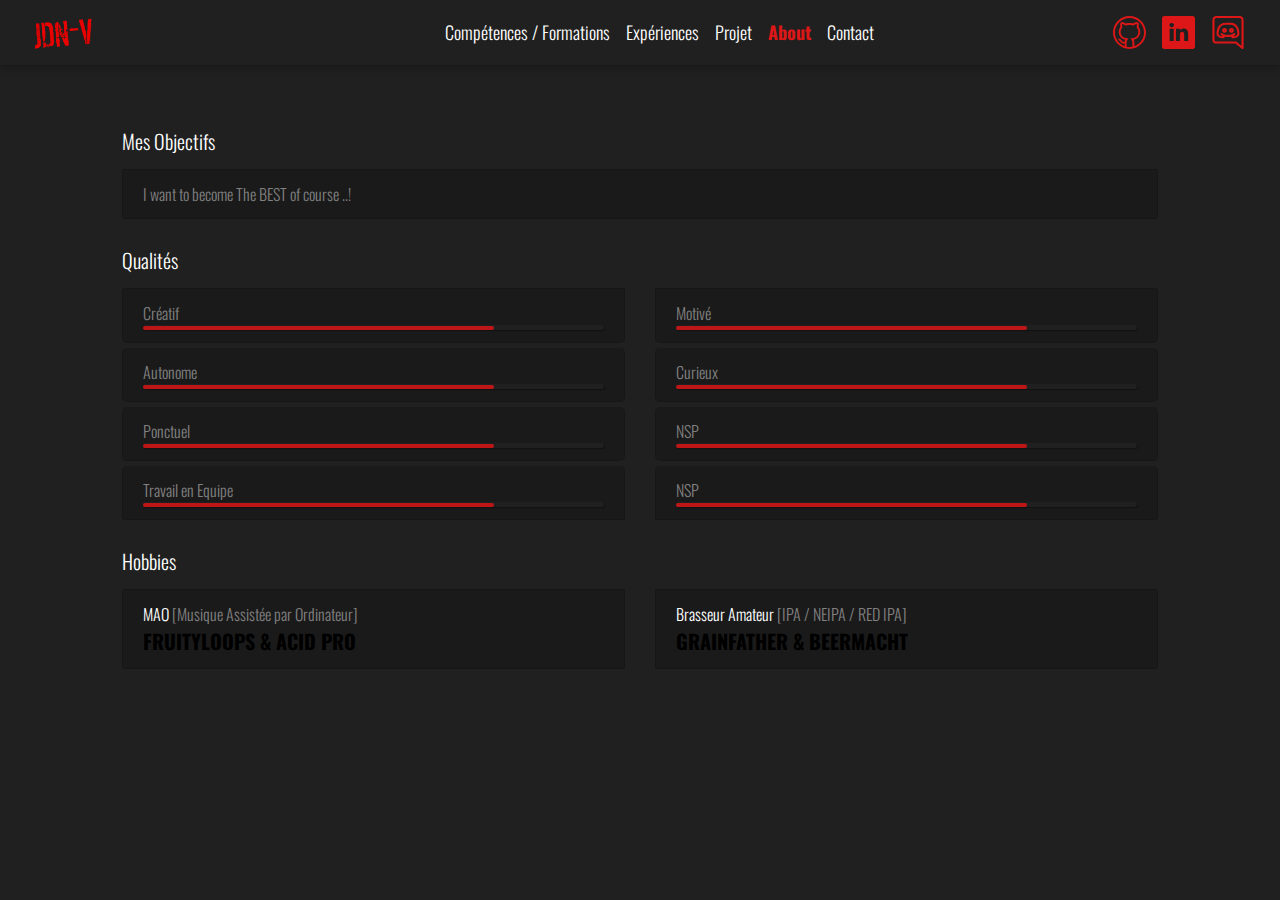
==== about.html @ ee061975 "maj section projet" ====
<!DOCTYPE html>
<html lang="fr">

<head>
    <meta charset="UTF-8">
    <!-- Responsive meta tag -->
    <meta name="viewport" content="width=device-width, initial-scale=1, shrink-to-fit=no">
    <link rel="stylesheet" href="assets/css/bootstrap.css">
    <link rel="stylesheet" href="assets/css/mdb.css">
    <link rel="stylesheet" href="assets/css/style.css">
    <link rel="stylesheet" href="assets/css/navBar.css">
    <link href="https://fonts.googleapis.com/css2?family=Oswald&display=swap" rel="stylesheet">
    <title>JOURDAN Vincent - Web développeur /AMIENS/CS/A propos de moi</title>

</head>

<body>

    <div class="container-fluid h-100 overflow-auto">

        <!-- Bar de navigation responsive -->
        <div class="row">
        
            <nav id="navBar" class="col navbar navbar-expand-lg navbar-dark bgSha mb-3 mb-lg-5">
                <a class="col-2 col-lg-2 navbar-brand " href="index.html"><img class="myLogo" src="assets/Logo/JDN-Logo.png" alt="Mon JDN-V logo"></a>
                <button class="navbar-toggler" type="button" data-toggle="collapse" data-target="#navbarContent">
                <span class="navbar-toggler-icon"></span>
                </button>
                <div id="navbarContent" class="collapse navbar-collapse justify-content-lg-between">
                    <ul class="col-12 col-lg-10 navbar-nav justify-content-lg-center text-center">
                        <li class="nav-item"><a class="nav-link" href="skill.html">Compétences / Formations</a></li>
                        <li class="nav-item"><a class="nav-link" href="experience.html">Expériences</a></li>
                        <li class="nav-item"><a class="nav-link" href="project.html">Projet</a></li>
                        <li class="nav-item active"><a class="nav-link" href="about.html">About</a></li>
                        <li class="nav-item"><a class="nav-link" href="contact.html">Contact</a></li>
                    </ul>
                    <ul  class="col-lg-2 pr-lg-0 flex-row justify-content-center navbar-nav">
                        <li class="nav-item"><a class="nav-link" href="https://github.com/JOURDANVincent" target="_blank"><img class="animated bounce delay-2s" src="assets/img/github.svg" alt="github"></a></li>
                        <li class="nav-item"><a class="nav-link" href="https://www.linkedin.com/in/vincent-jourdan-99902015a/" target="_blank"><img class="animated bounce delay-3s" src="assets/img/linkedin.svg" alt="linkedin"></a></li>
                        <li class="nav-item"><a class="nav-link" href="#about" target="_blank"><img class="animated bounce delay-4s" src="assets/img/discord.svg" alt="discord"></a></li>
                    </ul>
                </div>
            </nav>

        </div>

        <!-- section qualité -->
        <div class="row mt-2 justify-content-center animated fadeInUp">

            <div class="col-12 col-lg-10">
                <h5 class="mt-2 mb-3 text-white">Mes Objectifs</h5>
            </div>
            <div class="col-12 col-lg-10">
                <ul class="list-group thTxtGrey">
                    <li class="list-group-item">I want to become The BEST of course ..!</li>
                </ul>
            </div>
            

        </div>

        <!-- section qualité -->
        <div class="row mt-3 justify-content-center  animated fadeInUp">

            <div class="col-12 col-lg-10">
                <h5 class="mt-2 mb-3 text-white">Qualités</h5>
            </div>
            
            <div class="col-12 col-lg-5">
                <ul class="list-group thTxtGrey">
                
                    <li class="list-group-item">Créatif
                        <div class="pgBar">
        
                        </div>
                        <div class="pgProgress">
        
                        </div>
                    </li>
                    <li class="list-group-item">Autonome
                        <div class="pgBar">
        
                        </div>
                        <div class="pgProgress">
        
                        </div>
                    </li>
                    <li class="list-group-item">Ponctuel
                        <div class="pgBar">
        
                        </div>
                        <div class="pgProgress">
        
                        </div>
                    </li>
                    <li class="list-group-item">Travail en Equipe
                        <div class="pgBar">
        
                        </div>
                        <div class="pgProgress">
        
                        </div>
                    </li>
                </ul>          
            </div>
              
            <div class="col-12 col-lg-5 pr-0">

                <ul class="col-12 list-group thTxtGrey">
                    <li class="list-group-item">Motivé
                        <div class="pgBar">
        
                        </div>
                        <div class="pgProgress">
        
                        </div>
                    </li>
                    <li class="list-group-item">Curieux
                        <div class="pgBar">
        
                        </div>
                        <div class="pgProgress">
        
                        </div>
                    </li>
                    <li class="list-group-item">NSP
                        <div class="pgBar">
        
                        </div>
                        <div class="pgProgress">
        
                        </div> 
                    </li>
                    <li class="list-group-item">NSP
                        <div class="pgBar">
        
                        </div>
                        <div class="pgProgress">
        
                        </div> 
                    </li>
                </ul>                  

            </div>
            
            
        </div>

        <div class="row mt-3 justify-content-center mb-5  animated fadeInUp">

            <!-- section hobbies -->
            <div class="col-12 col-lg-10">
                <h5 class="mt-2 mb-3">Hobbies</h5>
            </div>
            <div class="col-12 col-lg-5">
                <ul class="list-group text-left">
                    <li class=" list-group-item ">MAO <span class="thTxtGrey">[Musique Assistée par Ordinateur]</span><br> <span 
                        class="date">FRUITYLOOPS & ACID PRO </span></li>
                </ul>
            </div>
            <div class="col-12 col-lg-5">
                <ul class="list-group text-left">
                    <li class="list-group-item ">Brasseur Amateur <span class="thTxtGrey">[IPA / NEIPA / RED IPA]</span><br> <span 
                        class="date">GRAINFATHER & BEERMACHT</span></li>
                </ul>
            </div>
        
        </div>

    </div>
        
        

    <script src="https://code.jquery.com/jquery-3.5.1.slim.min.js"
        integrity="sha384-DfXdz2htPH0lsSSs5nCTpuj/zy4C+OGpamoFVy38MVBnE+IbbVYUew+OrCXaRkfj" crossorigin="anonymous">
    </script>
    <script src="https://cdn.jsdelivr.net/npm/popper.js@1.16.1/dist/umd/popper.min.js"
        integrity="sha384-9/reFTGAW83EW2RDu2S0VKaIzap3H66lZH81PoYlFhbGU+6BZp6G7niu735Sk7lN" crossorigin="anonymous">
    </script>
    <script src="https://cdn.jsdelivr.net/npm/bootstrap@4.5.3/dist/js/bootstrap.min.js"
        integrity="sha384-w1Q4orYjBQndcko6MimVbzY0tgp4pWB4lZ7lr30WKz0vr/aWKhXdBNmNb5D92v7s" crossorigin="anonymous">
    </script>

</body>

</html>
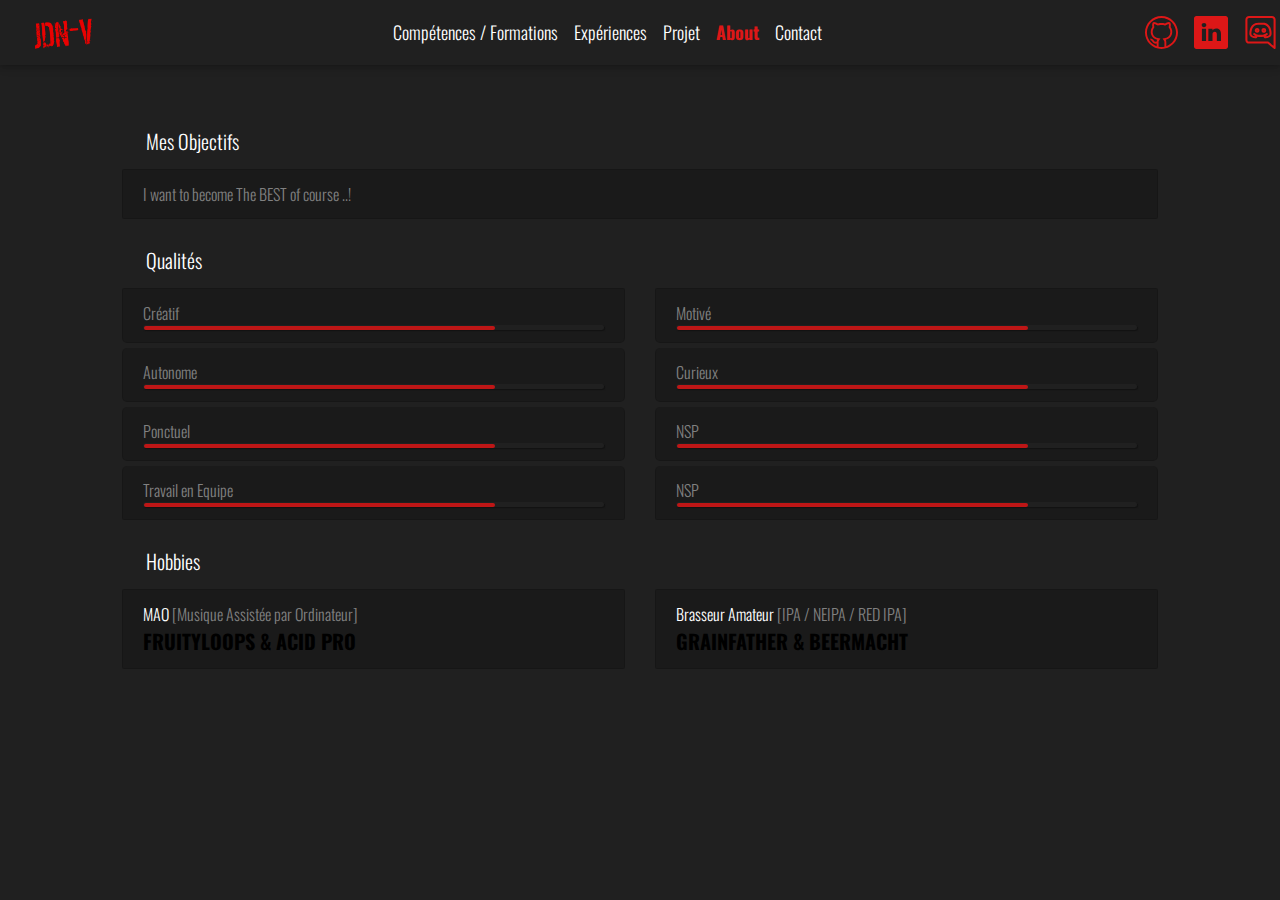
==== commit 715ab002: "correction fautes" ====
--- a/about.html
+++ b/about.html
@@ -3,12 +3,12 @@
 
 <head>
     <meta charset="UTF-8">
+    <meta name="theme-color" content="#181818">
     <!-- Responsive meta tag -->
     <meta name="viewport" content="width=device-width, initial-scale=1, shrink-to-fit=no">
     <link rel="stylesheet" href="assets/css/bootstrap.css">
     <link rel="stylesheet" href="assets/css/mdb.css">
     <link rel="stylesheet" href="assets/css/style.css">
-    <link rel="stylesheet" href="assets/css/navBar.css">
     <link href="https://fonts.googleapis.com/css2?family=Oswald&display=swap" rel="stylesheet">
     <title>JOURDAN Vincent - Web développeur /AMIENS/CS/A propos de moi</title>
 
@@ -21,12 +21,12 @@
         <!-- Bar de navigation responsive -->
         <div class="row">
         
-            <nav id="navBar" class="col navbar navbar-expand-lg navbar-dark bgSha mb-3 mb-lg-5">
-                <a class="col-2 col-lg-2 navbar-brand " href="index.html"><img class="myLogo" src="assets/Logo/JDN-Logo.png" alt="Mon JDN-V logo"></a>
+            <nav id="navBar" class="col-lg-12 navbar navbar-expand-lg navbar-dark bgSha mb-4 mb-lg-5">
+                <a class="col-2 col-lg-1 navbar-brand " href="index.html"><img class="myLogo" src="assets/Logo/JDN-Logo.png" alt="Mon JDN-V logo"></a>
                 <button class="navbar-toggler" type="button" data-toggle="collapse" data-target="#navbarContent">
                 <span class="navbar-toggler-icon"></span>
                 </button>
-                <div id="navbarContent" class="collapse navbar-collapse justify-content-lg-between">
+                <div id="navbarContent" class="col-lg-11 collapse navbar-collapse justify-content-lg-between">
                     <ul class="col-12 col-lg-10 navbar-nav justify-content-lg-center text-center">
                         <li class="nav-item"><a class="nav-link" href="skill.html">Compétences / Formations</a></li>
                         <li class="nav-item"><a class="nav-link" href="experience.html">Expériences</a></li>
@@ -34,7 +34,7 @@
                         <li class="nav-item active"><a class="nav-link" href="about.html">About</a></li>
                         <li class="nav-item"><a class="nav-link" href="contact.html">Contact</a></li>
                     </ul>
-                    <ul  class="col-lg-2 pr-lg-0 flex-row justify-content-center navbar-nav">
+                    <ul  class="col-lg-1 flex-row justify-content-center navbar-nav">
                         <li class="nav-item"><a class="nav-link" href="https://github.com/JOURDANVincent" target="_blank"><img class="animated bounce delay-2s" src="assets/img/github.svg" alt="github"></a></li>
                         <li class="nav-item"><a class="nav-link" href="https://www.linkedin.com/in/vincent-jourdan-99902015a/" target="_blank"><img class="animated bounce delay-3s" src="assets/img/linkedin.svg" alt="linkedin"></a></li>
                         <li class="nav-item"><a class="nav-link" href="#about" target="_blank"><img class="animated bounce delay-4s" src="assets/img/discord.svg" alt="discord"></a></li>
@@ -48,7 +48,7 @@
         <div class="row mt-2 justify-content-center animated fadeInUp">
 
             <div class="col-12 col-lg-10">
-                <h5 class="mt-2 mb-3 text-white">Mes Objectifs</h5>
+                <h5 class="mt-2 mb-3 ml-lg-4 text-white">Mes Objectifs</h5>
             </div>
             <div class="col-12 col-lg-10">
                 <ul class="list-group thTxtGrey">
@@ -63,7 +63,7 @@
         <div class="row mt-3 justify-content-center  animated fadeInUp">
 
             <div class="col-12 col-lg-10">
-                <h5 class="mt-2 mb-3 text-white">Qualités</h5>
+                <h5 class="mt-2 mb-3 ml-lg-4 text-white">Qualités</h5>
             </div>
             
             <div class="col-12 col-lg-5">
@@ -150,7 +150,7 @@
 
             <!-- section hobbies -->
             <div class="col-12 col-lg-10">
-                <h5 class="mt-2 mb-3">Hobbies</h5>
+                <h5 class="mt-2 mb-3 ml-lg-4">Hobbies</h5>
             </div>
             <div class="col-12 col-lg-5">
                 <ul class="list-group text-left">
--- a/assets/css/style.css
+++ b/assets/css/style.css
@@ -20,6 +20,18 @@
 a {
     color: grey;
 }
+hr {
+    -moz-border-bottom-colors: none;
+    -moz-border-image: none;
+    border-image: none;
+    -moz-border-left-colors: none;
+    -moz-border-right-colors: none;
+    -moz-border-top-colors: none;
+    border-color: #EEEEEE99;
+    border-style: solid none;
+    border-width: 1px 0;
+    margin: 18px 0;
+  }
 
 .myLogo {
     width: auto;
@@ -29,6 +41,7 @@
 
 #myPhoto {
     filter: grayscale();
+    border-radius: 5px;
 }
 #myPhoto:hover {
     /* animation: bounce 1s     ; */
@@ -61,7 +74,6 @@
     background-color: rgba(25,25,25,0.8);
     border-radius: 5px;
     /* box-shadow: 2px 2px 2px 1px rgb(90, 25, 25); */
-
     margin-bottom: 5px;
 }
 
@@ -97,8 +109,9 @@
     font-size: 20px;
 }
 .firm {
-    color: rgb(180, 30, 30);
+    color: rgb(211, 59, 59);
     font-weight: bold;
+    /* margin-left: 5px; */
 }
 
 .thLyLogo {
@@ -128,7 +141,7 @@
     font-size: 1rem !important;
 }
 #webdev {
-    font-size: 4rem !important;
+    font-size: 4.5rem !important;
 }
 
 
@@ -145,6 +158,7 @@
  .pgProgress {
     position: absolute;
     bottom:12px;
+    left: 21px;
     border-radius: 5px;
     background-color: rgb(190, 22, 22);
     height: 4px;
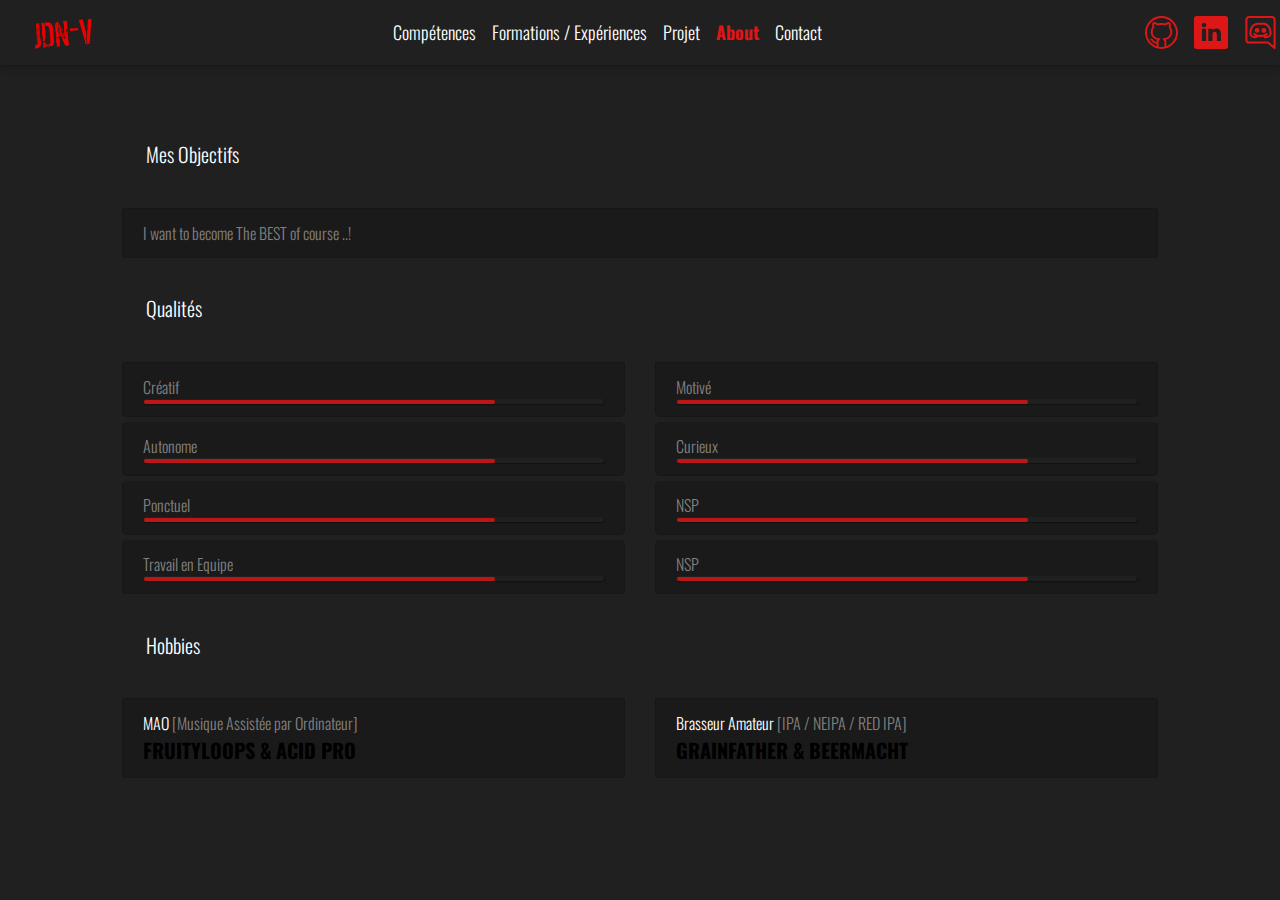
==== commit 56aed503: "modifie section skill et experience" ====
--- a/about.html
+++ b/about.html
@@ -14,9 +14,9 @@
 
 </head>
 
-<body>
+<body class=h-100>
 
-    <div class="container-fluid h-100 overflow-auto">
+    <div class="container-fluid h-100 overflow-auto align-items-center">
 
         <!-- Bar de navigation responsive -->
         <div class="row">
@@ -28,8 +28,8 @@
                 </button>
                 <div id="navbarContent" class="col-lg-11 collapse navbar-collapse justify-content-lg-between">
                     <ul class="col-12 col-lg-10 navbar-nav justify-content-lg-center text-center">
-                        <li class="nav-item"><a class="nav-link" href="skill.html">Compétences / Formations</a></li>
-                        <li class="nav-item"><a class="nav-link" href="experience.html">Expériences</a></li>
+                        <li class="nav-item"><a class="nav-link" href="skill.html">Compétences</a></li>
+                        <li class="nav-item"><a class="nav-link" href="experience.html">Formations / Expériences</a></li>
                         <li class="nav-item"><a class="nav-link" href="project.html">Projet</a></li>
                         <li class="nav-item active"><a class="nav-link" href="about.html">About</a></li>
                         <li class="nav-item"><a class="nav-link" href="contact.html">Contact</a></li>
@@ -44,9 +44,10 @@
 
         </div>
 
-        <!-- section qualité -->
-        <div class="row mt-2 justify-content-center animated fadeInUp">
+        
+        <div class="row h-75 mt-2 justify-content-center align-items-center animated fadeInUp">
 
+            <!-- section qualité -->
             <div class="col-12 col-lg-10">
                 <h5 class="mt-2 mb-3 ml-lg-4 text-white">Mes Objectifs</h5>
             </div>
@@ -56,12 +57,7 @@
                 </ul>
             </div>
             
-
-        </div>
-
-        <!-- section qualité -->
-        <div class="row mt-3 justify-content-center  animated fadeInUp">
-
+            <!-- section qualité -->
             <div class="col-12 col-lg-10">
                 <h5 class="mt-2 mb-3 ml-lg-4 text-white">Qualités</h5>
             </div>
@@ -103,7 +99,7 @@
                     </li>
                 </ul>          
             </div>
-              
+
             <div class="col-12 col-lg-5 pr-0">
 
                 <ul class="col-12 list-group thTxtGrey">
@@ -142,11 +138,6 @@
                 </ul>                  
 
             </div>
-            
-            
-        </div>
-
-        <div class="row mt-3 justify-content-center mb-5  animated fadeInUp">
 
             <!-- section hobbies -->
             <div class="col-12 col-lg-10">
@@ -164,8 +155,9 @@
                         class="date">GRAINFATHER & BEERMACHT</span></li>
                 </ul>
             </div>
-        
+
         </div>
+
 
     </div>
         
--- a/assets/css/style.css
+++ b/assets/css/style.css
@@ -2,9 +2,14 @@
     color: white;
     /* background-image: url(../../assets/img/nwall.jpg); */
     background-color: #202020;
+    /* background-image: url(../img/Globe_icon_4.svg); */
     background-attachment: fixed;
-    background-size: cover;
-    background-position-x: center;
+    background-repeat: no-repeat;
+
+    /* background-size: cover; */
+    background-position-x: 95%;
+    background-position-y: 75%;
+    background-size: 50%;
     height: 100%;
     width: 100%;
     font-family: 'Oswald', sans-serif;
@@ -77,6 +82,9 @@
     margin-bottom: 5px;
 }
 
+.bdc5 {
+    border: 1px solid #808080aa;
+}
 
 .bgSha {
     color: #15151580;
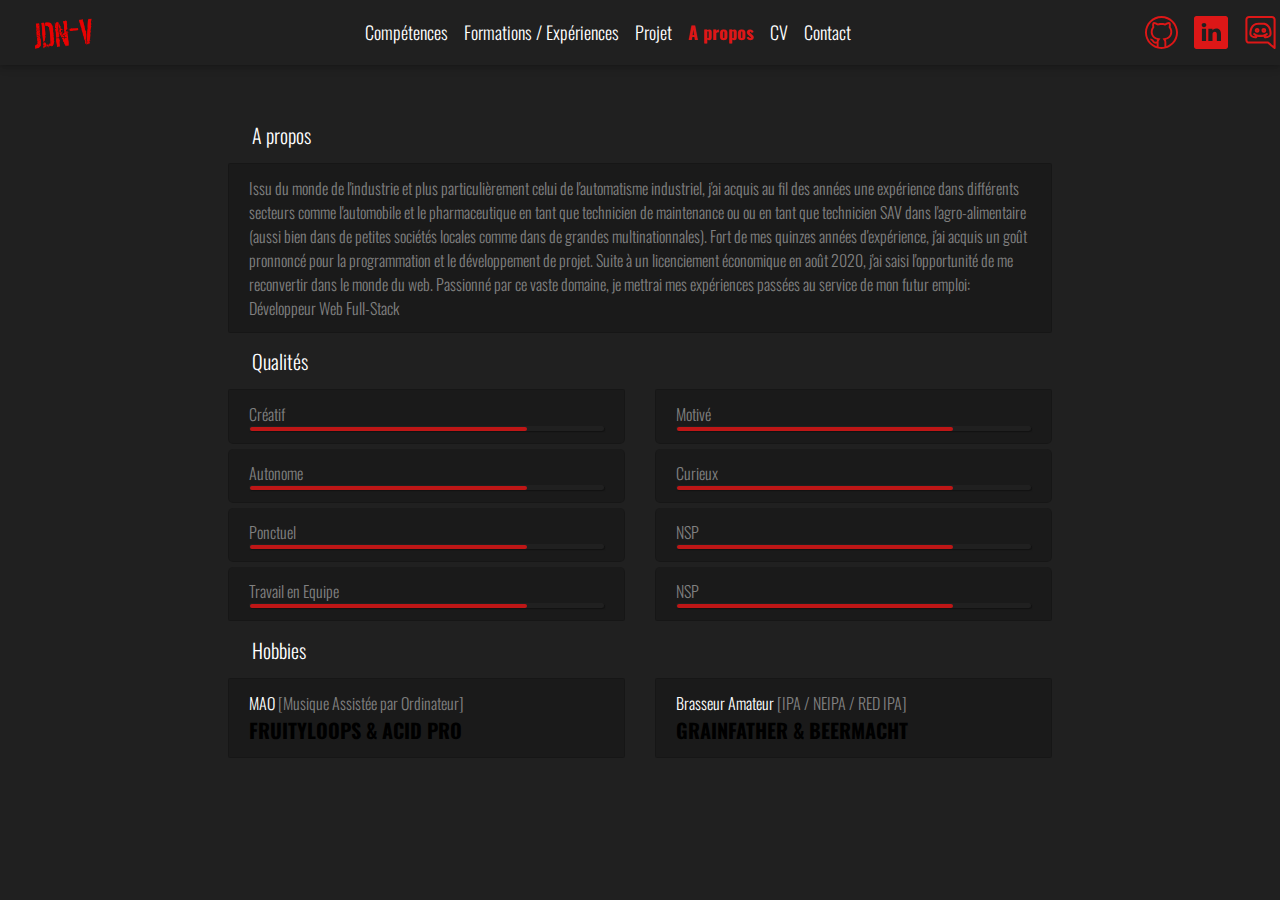
==== commit a1f3934f: "Modif a propos + ajout cv page" ====
--- a/about.html
+++ b/about.html
@@ -14,9 +14,9 @@
 
 </head>
 
-<body class=h-100>
+<body>
 
-    <div class="container-fluid h-100 overflow-auto align-items-center">
+    <div class="container-fluid h-100 overflow-auto">
 
         <!-- Bar de navigation responsive -->
         <div class="row">
@@ -31,7 +31,8 @@
                         <li class="nav-item"><a class="nav-link" href="skill.html">Compétences</a></li>
                         <li class="nav-item"><a class="nav-link" href="experience.html">Formations / Expériences</a></li>
                         <li class="nav-item"><a class="nav-link" href="project.html">Projet</a></li>
-                        <li class="nav-item active"><a class="nav-link" href="about.html">About</a></li>
+                        <li class="nav-item active"><a class="nav-link" href="about.html">A propos</a></li>
+                        <li class="nav-item"><a class="nav-link" href="cvitae.html">CV</a></li>
                         <li class="nav-item"><a class="nav-link" href="contact.html">Contact</a></li>
                     </ul>
                     <ul  class="col-lg-1 flex-row justify-content-center navbar-nav">
@@ -45,115 +46,125 @@
         </div>
 
         
-        <div class="row h-75 mt-2 justify-content-center align-items-center animated fadeInUp">
+        <div class="row h-75 justify-content-center align-items-center animated fadeInUp">
 
             <!-- section qualité -->
-            <div class="col-12 col-lg-10">
-                <h5 class="mt-2 mb-3 ml-lg-4 text-white">Mes Objectifs</h5>
-            </div>
-            <div class="col-12 col-lg-10">
+            <div class="col-12 col-lg-8">
+                <h5 class="mt-2 mb-3 ml-lg-4 text-white">A propos</h5>
                 <ul class="list-group thTxtGrey">
-                    <li class="list-group-item">I want to become The BEST of course ..!</li>
+                    <li class="list-group-item"> Issu du monde de l'industrie et plus particulièrement celui de l'automatisme industriel,
+                        j'ai acquis au fil des années une expérience dans différents secteurs comme l'automobile et le pharmaceutique en tant que technicien de maintenance ou 
+                        ou en tant que technicien SAV dans l'agro-alimentaire (aussi bien dans de petites sociétés locales comme dans de grandes multinationnales).
+                        Fort de mes quinzes années d'expérience, j'ai acquis un goût pronnoncé pour la programmation et le développement de projet.
+                        Suite à un licenciement économique en août 2020, j'ai saisi l'opportunité de me reconvertir dans le monde du web. 
+                        Passionné par ce vaste domaine, je mettrai mes expériences passées au service de mon futur emploi:
+                        Développeur Web Full-Stack
+                       
+                    </li>
                 </ul>
             </div>
             
             <!-- section qualité -->
-            <div class="col-12 col-lg-10">
+            <div class="col-12 col-lg-8">
                 <h5 class="mt-2 mb-3 ml-lg-4 text-white">Qualités</h5>
+                <div class="row">
+                    <div class="col-12 col-lg-6">
+                        <ul class="list-group thTxtGrey">
+                
+                            <li class="list-group-item">Créatif
+                                <div class="pgBar">
+                
+                                </div>
+                                <div class="pgProgress">
+                
+                                </div>
+                            </li>
+                            <li class="list-group-item">Autonome
+                                <div class="pgBar">
+                
+                                </div>
+                                <div class="pgProgress">
+                
+                                </div>
+                            </li>
+                            <li class="list-group-item">Ponctuel
+                                <div class="pgBar">
+                
+                                </div>
+                                <div class="pgProgress">
+                
+                                </div>
+                            </li>
+                            <li class="list-group-item">Travail en Equipe
+                                <div class="pgBar">
+                
+                                </div>
+                                <div class="pgProgress">
+                
+                                </div>
+                            </li>
+                        </ul> 
+                    </div>
+                    <div class="col-12 col-lg-6">
+                        <ul class="list-group thTxtGrey">
+                            <li class="list-group-item">Motivé
+                                <div class="pgBar">
+                
+                                </div>
+                                <div class="pgProgress">
+                
+                                </div>
+                            </li>
+                            <li class="list-group-item">Curieux
+                                <div class="pgBar">
+                
+                                </div>
+                                <div class="pgProgress">
+                
+                                </div>
+                            </li>
+                            <li class="list-group-item">NSP
+                                <div class="pgBar">
+                
+                                </div>
+                                <div class="pgProgress">
+                
+                                </div> 
+                            </li>
+                            <li class="list-group-item">NSP
+                                <div class="pgBar">
+                
+                                </div>
+                                <div class="pgProgress">
+                
+                                </div> 
+                            </li>
+                        </ul>  
+                    </div>
+                </div>
+                 
             </div>
             
-            <div class="col-12 col-lg-5">
-                <ul class="list-group thTxtGrey">
-                
-                    <li class="list-group-item">Créatif
-                        <div class="pgBar">
-        
-                        </div>
-                        <div class="pgProgress">
-        
-                        </div>
-                    </li>
-                    <li class="list-group-item">Autonome
-                        <div class="pgBar">
-        
-                        </div>
-                        <div class="pgProgress">
-        
-                        </div>
-                    </li>
-                    <li class="list-group-item">Ponctuel
-                        <div class="pgBar">
-        
-                        </div>
-                        <div class="pgProgress">
-        
-                        </div>
-                    </li>
-                    <li class="list-group-item">Travail en Equipe
-                        <div class="pgBar">
-        
-                        </div>
-                        <div class="pgProgress">
-        
-                        </div>
-                    </li>
-                </ul>          
-            </div>
-
-            <div class="col-12 col-lg-5 pr-0">
-
-                <ul class="col-12 list-group thTxtGrey">
-                    <li class="list-group-item">Motivé
-                        <div class="pgBar">
-        
-                        </div>
-                        <div class="pgProgress">
-        
-                        </div>
-                    </li>
-                    <li class="list-group-item">Curieux
-                        <div class="pgBar">
-        
-                        </div>
-                        <div class="pgProgress">
-        
-                        </div>
-                    </li>
-                    <li class="list-group-item">NSP
-                        <div class="pgBar">
-        
-                        </div>
-                        <div class="pgProgress">
-        
-                        </div> 
-                    </li>
-                    <li class="list-group-item">NSP
-                        <div class="pgBar">
-        
-                        </div>
-                        <div class="pgProgress">
-        
-                        </div> 
-                    </li>
-                </ul>                  
-
-            </div>
+            
 
             <!-- section hobbies -->
-            <div class="col-12 col-lg-10">
+            <div class="col-12 col-lg-8">
                 <h5 class="mt-2 mb-3 ml-lg-4">Hobbies</h5>
-            </div>
-            <div class="col-12 col-lg-5">
-                <ul class="list-group text-left">
-                    <li class=" list-group-item ">MAO <span class="thTxtGrey">[Musique Assistée par Ordinateur]</span><br> <span 
-                        class="date">FRUITYLOOPS & ACID PRO </span></li>
-                </ul>
-            </div>
-            <div class="col-12 col-lg-5">
-                <ul class="list-group text-left">
-                    <li class="list-group-item ">Brasseur Amateur <span class="thTxtGrey">[IPA / NEIPA / RED IPA]</span><br> <span 
-                        class="date">GRAINFATHER & BEERMACHT</span></li>
-                </ul>
+                <div class="row mb-4">
+                    <div class="col-12 col-lg-6">
+                        <ul class="list-group text-left">
+                            <li class=" list-group-item ">MAO <span class="thTxtGrey">[Musique Assistée par Ordinateur]</span><br> <span 
+                                class="date">FRUITYLOOPS & ACID PRO </span></li>
+                        </ul>
+                    </div>
+                    <div class="col-12 col-lg-6">
+                        <ul class="list-group text-left">
+                            <li class="list-group-item ">Brasseur Amateur <span class="thTxtGrey">[IPA / NEIPA / RED IPA]</span><br> <span 
+                                class="date">GRAINFATHER & BEERMACHT</span></li>
+                        </ul>
+                    </div>
+                </div>
+                
             </div>
 
         </div>
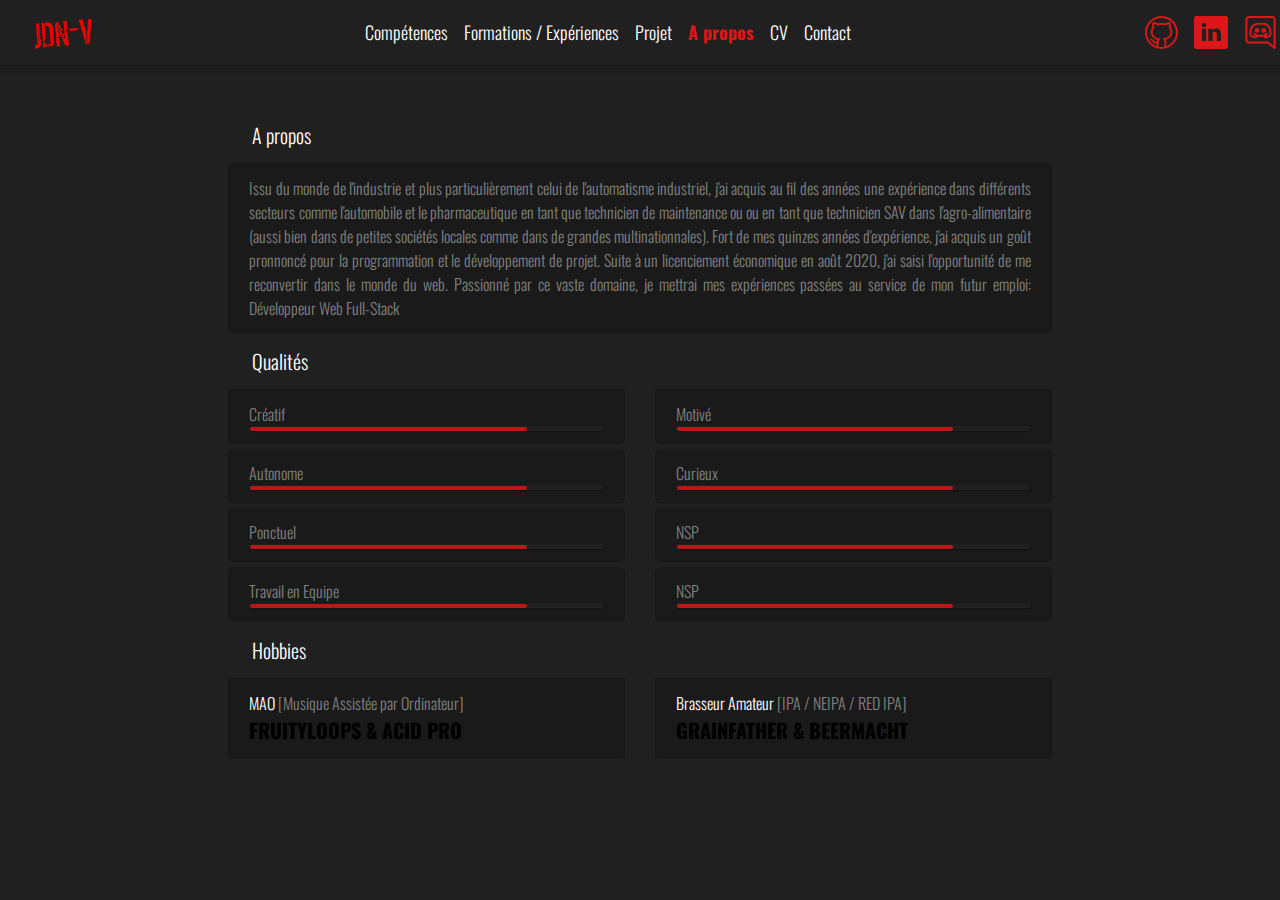
==== commit 25f296c4: "maj" ====
--- a/about.html
+++ b/about.html
@@ -52,7 +52,7 @@
             <div class="col-12 col-lg-8">
                 <h5 class="mt-2 mb-3 ml-lg-4 text-white">A propos</h5>
                 <ul class="list-group thTxtGrey">
-                    <li class="list-group-item"> Issu du monde de l'industrie et plus particulièrement celui de l'automatisme industriel,
+                    <li class="list-group-item text-justify"> Issu du monde de l'industrie et plus particulièrement celui de l'automatisme industriel,
                         j'ai acquis au fil des années une expérience dans différents secteurs comme l'automobile et le pharmaceutique en tant que technicien de maintenance ou 
                         ou en tant que technicien SAV dans l'agro-alimentaire (aussi bien dans de petites sociétés locales comme dans de grandes multinationnales).
                         Fort de mes quinzes années d'expérience, j'ai acquis un goût pronnoncé pour la programmation et le développement de projet.
--- a/assets/css/style.css
+++ b/assets/css/style.css
@@ -22,6 +22,16 @@
 p {
     margin: 0;
 }
+
+#experience p .collapse {
+    opacity: 1;
+    transition: all 1s ease-out;
+}
+#experience p .show {
+    opacity: 0;
+    transition: all 1s ease-out;
+}
+
 a {
     color: grey;
 }
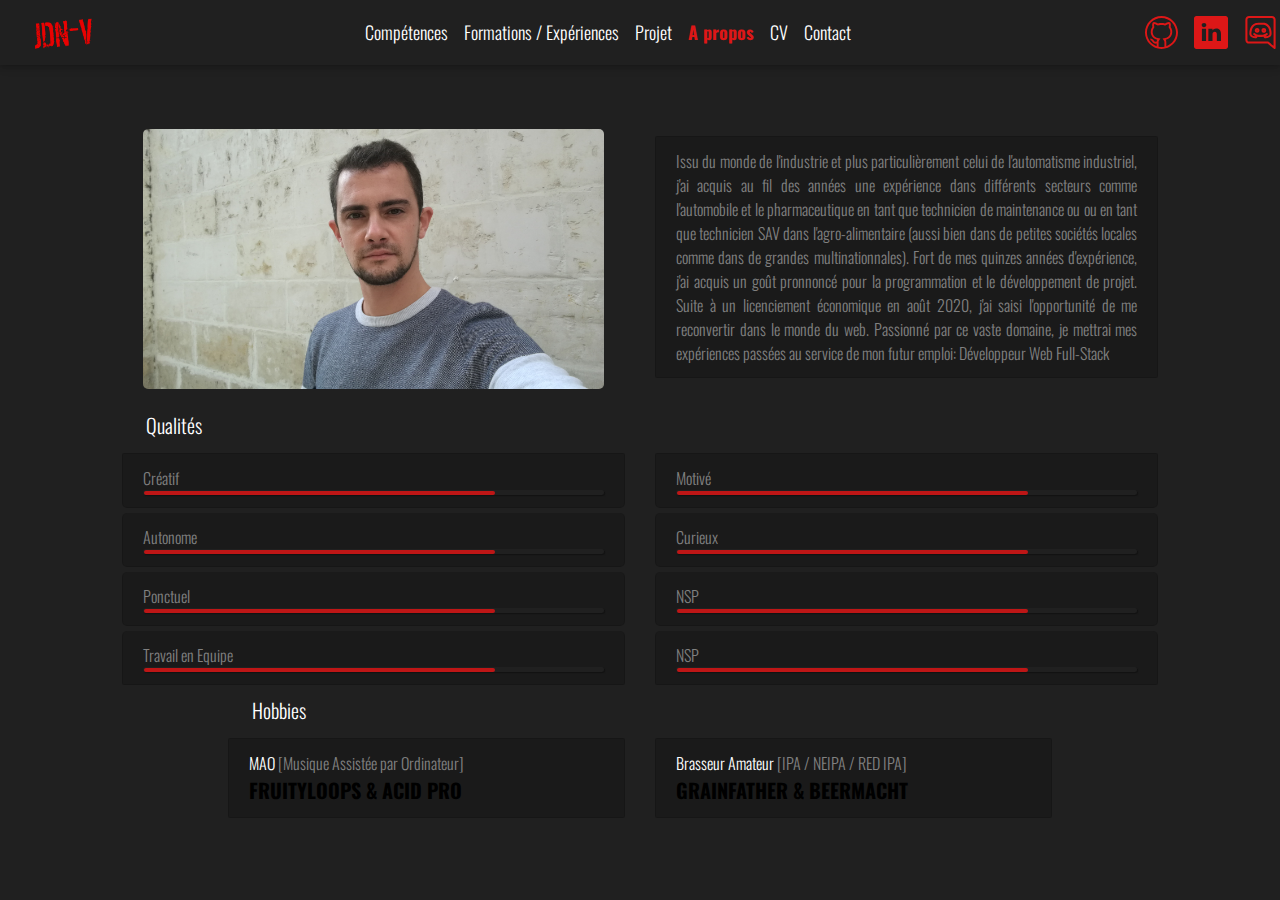
==== commit c1a919f3: "maj" ====
--- a/about.html
+++ b/about.html
@@ -47,10 +47,16 @@
 
         
         <div class="row h-75 justify-content-center align-items-center animated fadeInUp">
+            
+            <!-- section photo -->
+            <div class="col-5 col-lg-5 align-items-center text-center py-3">
+                <img id="myPhoto" class="img-fluid border-2" src="assets/img/MaPhoto.jpg" alt="Ma photo">
+            </div>
+
+
 
             <!-- section qualité -->
-            <div class="col-12 col-lg-8">
-                <h5 class="mt-2 mb-3 ml-lg-4 text-white">A propos</h5>
+            <div class="col-5 col-lg-5">
                 <ul class="list-group thTxtGrey">
                     <li class="list-group-item text-justify"> Issu du monde de l'industrie et plus particulièrement celui de l'automatisme industriel,
                         j'ai acquis au fil des années une expérience dans différents secteurs comme l'automobile et le pharmaceutique en tant que technicien de maintenance ou 
@@ -65,7 +71,7 @@
             </div>
             
             <!-- section qualité -->
-            <div class="col-12 col-lg-8">
+            <div class="col-12 col-lg-10">
                 <h5 class="mt-2 mb-3 ml-lg-4 text-white">Qualités</h5>
                 <div class="row">
                     <div class="col-12 col-lg-6">
--- a/assets/css/style.css
+++ b/assets/css/style.css
@@ -21,6 +21,15 @@
 
 p {
     margin: 0;
+}
+
+.bg1 {
+    background-color: #00000022;
+    backdrop-filter: blur(8px);
+}
+
+.bdc1 {
+    border: 1px solid #808080;
 }
 
 #experience p .collapse {
@@ -55,7 +64,8 @@
 
 
 #myPhoto {
-    filter: grayscale();
+    max-height: 260px !important;
+    backdrop-filter: blur(8px);
     border-radius: 5px;
 }
 #myPhoto:hover {
